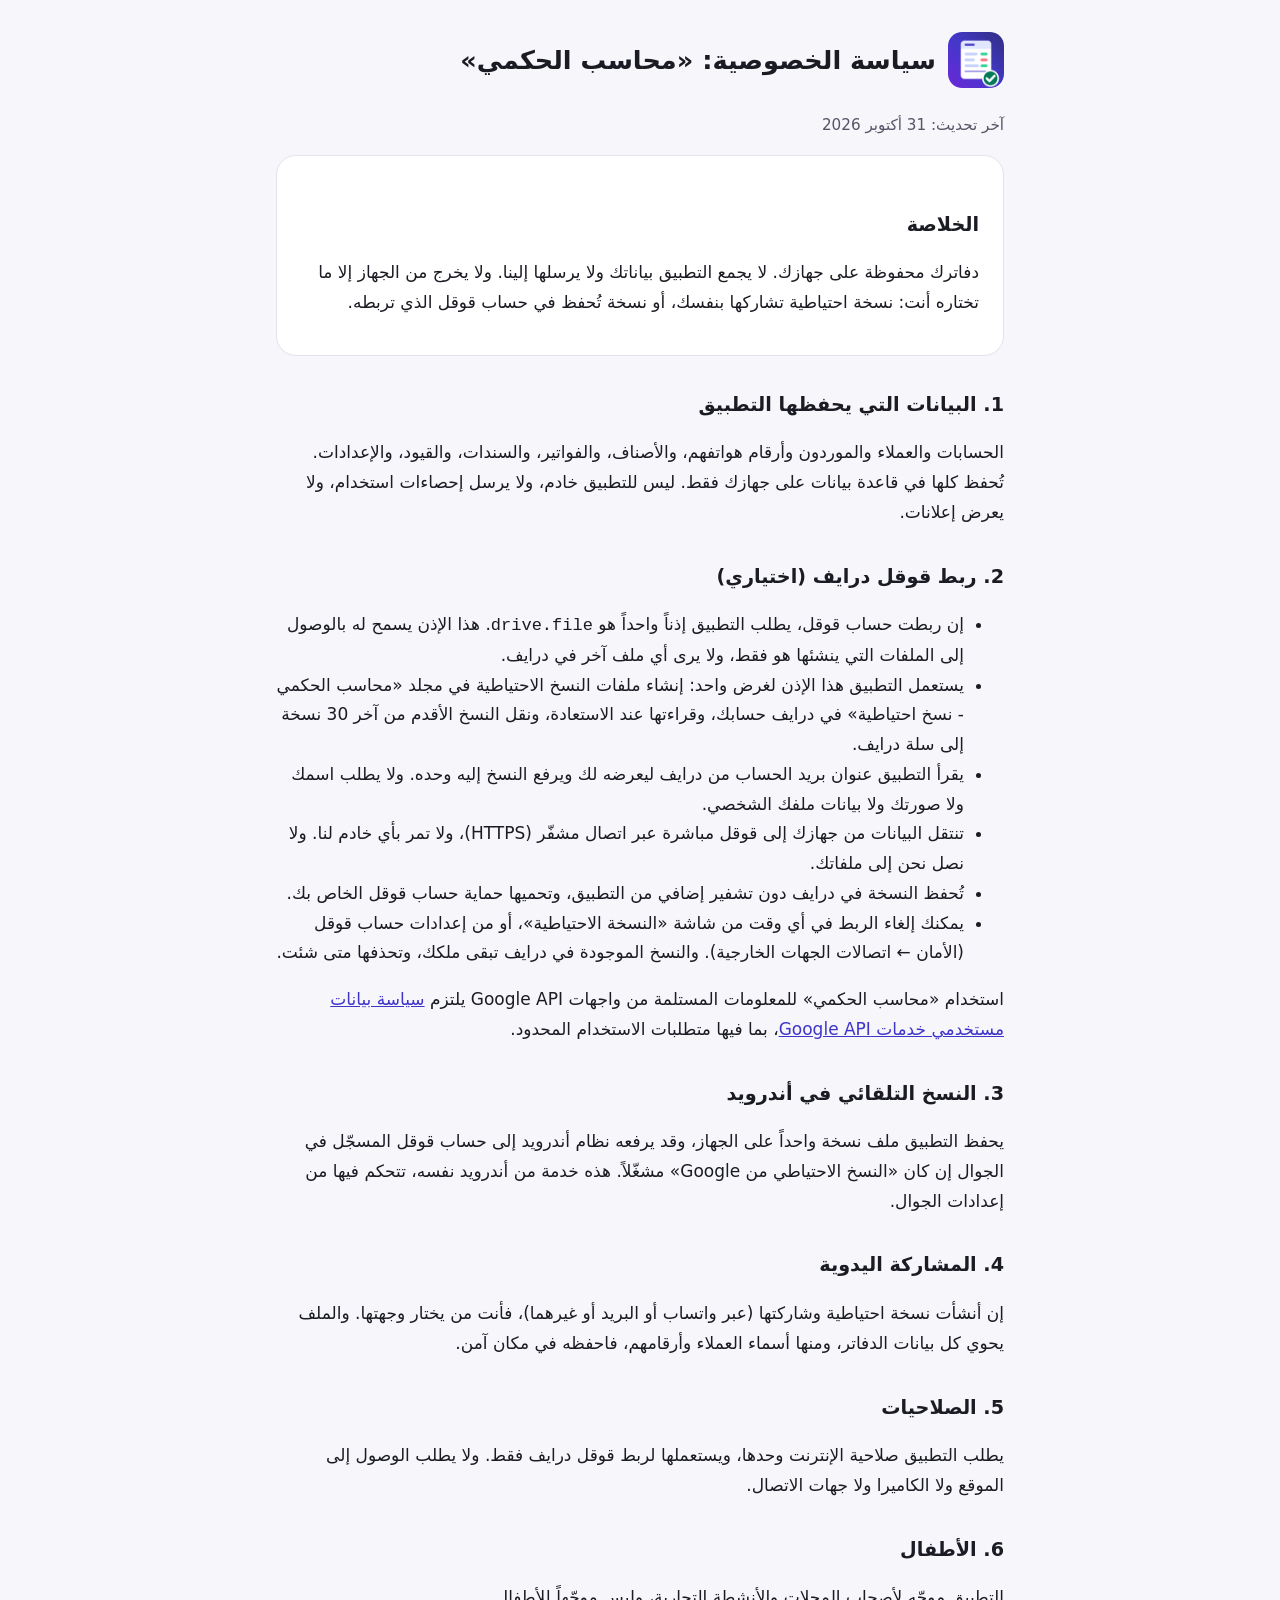
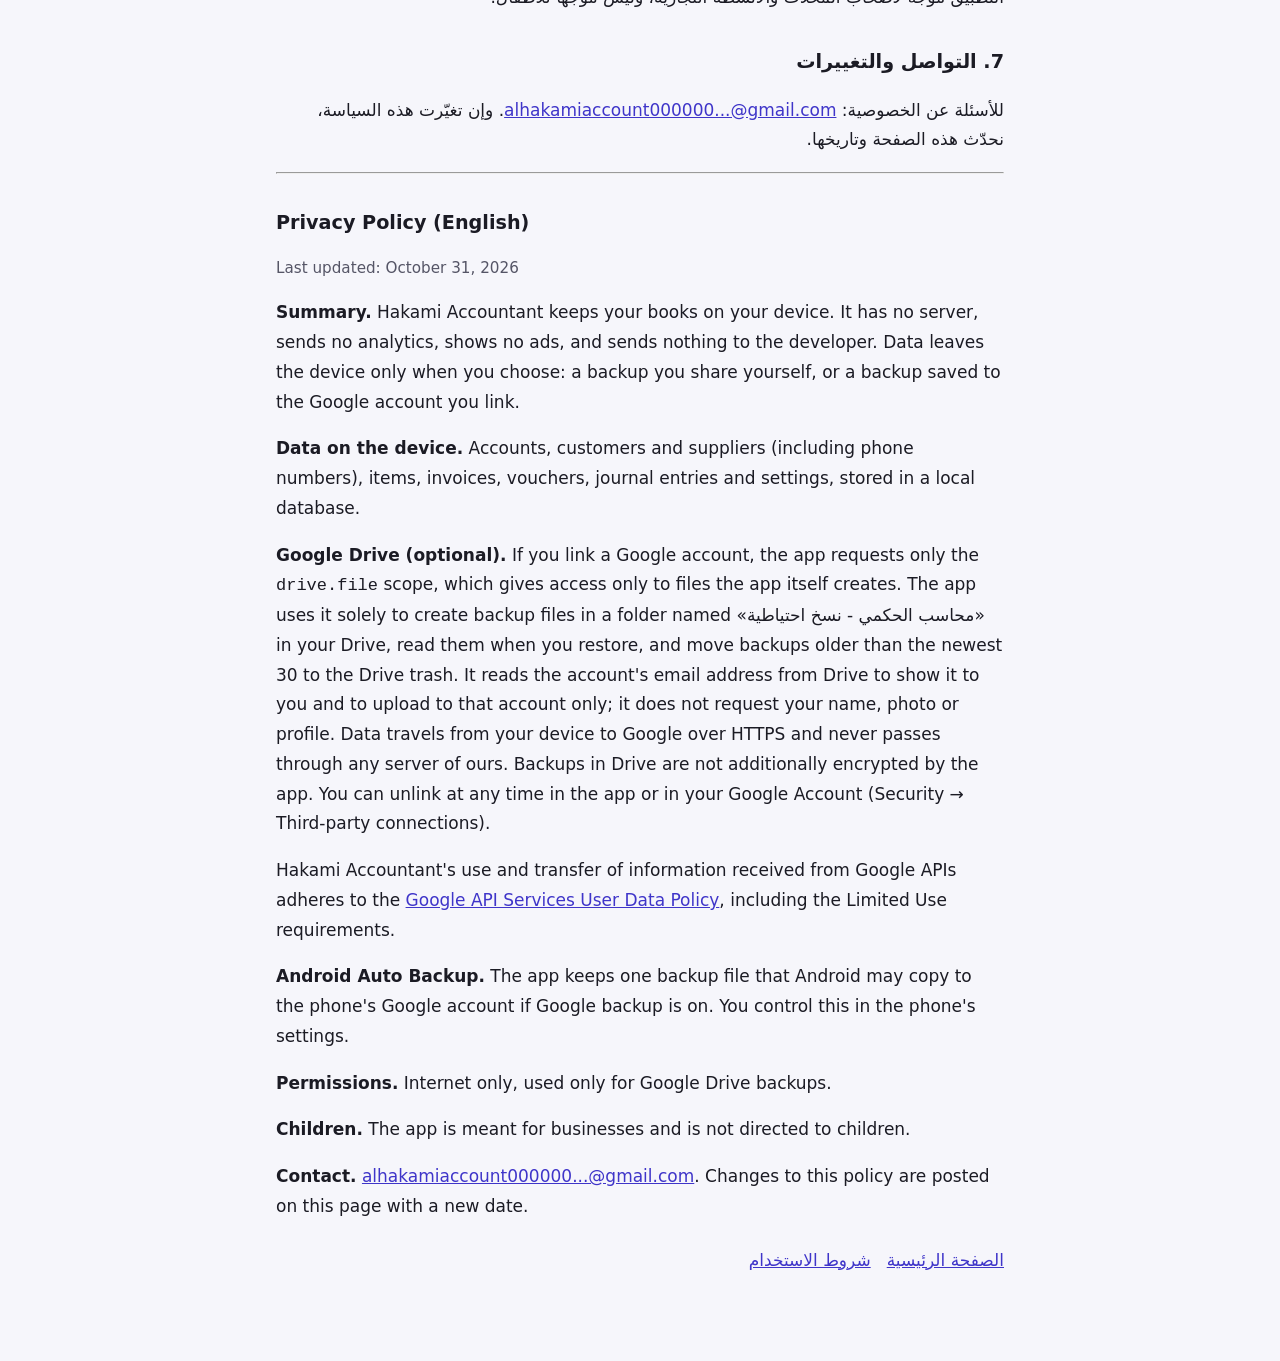
==== privacy.html @ 3a948751 "Hakami Accountant: homepage, privacy policy and terms Public pages Google requires for the app's OAu" ====
<!doctype html>
<html lang="ar" dir="rtl">
<head>
<meta charset="utf-8">
<meta name="viewport" content="width=device-width, initial-scale=1">
<title>سياسة الخصوصية - محاسب الحكمي</title>
<link rel="stylesheet" href="style.css">
</head>
<body>
<main>
<header><img src="logo-512.png" alt=""><h1>سياسة الخصوصية: «محاسب الحكمي»</h1></header>
<p class="muted">آخر تحديث: 31 أكتوبر 2026</p>

<section class="card">
<h2>الخلاصة</h2>
<p>دفاترك محفوظة على جهازك. لا يجمع التطبيق بياناتك ولا يرسلها إلينا. ولا يخرج من الجهاز إلا ما تختاره أنت: نسخة احتياطية تشاركها بنفسك، أو نسخة تُحفظ في حساب قوقل الذي تربطه.</p>
</section>

<h2>1. البيانات التي يحفظها التطبيق</h2>
<p>الحسابات والعملاء والموردون وأرقام هواتفهم، والأصناف، والفواتير، والسندات، والقيود، والإعدادات. تُحفظ كلها في قاعدة بيانات على جهازك فقط. ليس للتطبيق خادم، ولا يرسل إحصاءات استخدام، ولا يعرض إعلانات.</p>

<h2>2. ربط قوقل درايف (اختياري)</h2>
<ul>
<li>إن ربطت حساب قوقل، يطلب التطبيق إذناً واحداً هو <code>drive.file</code>. هذا الإذن يسمح له بالوصول إلى الملفات التي ينشئها هو فقط، ولا يرى أي ملف آخر في درايف.</li>
<li>يستعمل التطبيق هذا الإذن لغرض واحد: إنشاء ملفات النسخ الاحتياطية في مجلد «محاسب الحكمي - نسخ احتياطية» في درايف حسابك، وقراءتها عند الاستعادة، ونقل النسخ الأقدم من آخر 30 نسخة إلى سلة درايف.</li>
<li>يقرأ التطبيق عنوان بريد الحساب من درايف ليعرضه لك ويرفع النسخ إليه وحده. ولا يطلب اسمك ولا صورتك ولا بيانات ملفك الشخصي.</li>
<li>تنتقل البيانات من جهازك إلى قوقل مباشرة عبر اتصال مشفّر (HTTPS)، ولا تمر بأي خادم لنا. ولا نصل نحن إلى ملفاتك.</li>
<li>تُحفظ النسخة في درايف دون تشفير إضافي من التطبيق، وتحميها حماية حساب قوقل الخاص بك.</li>
<li>يمكنك إلغاء الربط في أي وقت من شاشة «النسخة الاحتياطية»، أو من إعدادات حساب قوقل (الأمان ← اتصالات الجهات الخارجية). والنسخ الموجودة في درايف تبقى ملكك، وتحذفها متى شئت.</li>
</ul>
<p>استخدام «محاسب الحكمي» للمعلومات المستلمة من واجهات Google API يلتزم <a href="https://developers.google.com/terms/api-services-user-data-policy">سياسة بيانات مستخدمي خدمات Google API</a>، بما فيها متطلبات الاستخدام المحدود.</p>

<h2>3. النسخ التلقائي في أندرويد</h2>
<p>يحفظ التطبيق ملف نسخة واحداً على الجهاز، وقد يرفعه نظام أندرويد إلى حساب قوقل المسجّل في الجوال إن كان «النسخ الاحتياطي من Google» مشغّلاً. هذه خدمة من أندرويد نفسه، تتحكم فيها من إعدادات الجوال.</p>

<h2>4. المشاركة اليدوية</h2>
<p>إن أنشأت نسخة احتياطية وشاركتها (عبر واتساب أو البريد أو غيرهما)، فأنت من يختار وجهتها. والملف يحوي كل بيانات الدفاتر، ومنها أسماء العملاء وأرقامهم، فاحفظه في مكان آمن.</p>

<h2>5. الصلاحيات</h2>
<p>يطلب التطبيق صلاحية الإنترنت وحدها، ويستعملها لربط قوقل درايف فقط. ولا يطلب الوصول إلى الموقع ولا الكاميرا ولا جهات الاتصال.</p>

<h2>6. الأطفال</h2>
<p>التطبيق موجّه لأصحاب المحلات والأنشطة التجارية، وليس موجّهاً للأطفال.</p>

<h2>7. التواصل والتغييرات</h2>
<p>للأسئلة عن الخصوصية: <a href="mailto:alhakamiaccount000000...@gmail.com">alhakamiaccount000000...@gmail.com</a>. وإن تغيّرت هذه السياسة، نحدّث هذه الصفحة وتاريخها.</p>

<hr>
<section lang="en">
<h2>Privacy Policy (English)</h2>
<p class="muted">Last updated: October 31, 2026</p>
<p><strong>Summary.</strong> Hakami Accountant keeps your books on your device. It has no server, sends no analytics, shows no ads, and sends nothing to the developer. Data leaves the device only when you choose: a backup you share yourself, or a backup saved to the Google account you link.</p>
<p><strong>Data on the device.</strong> Accounts, customers and suppliers (including phone numbers), items, invoices, vouchers, journal entries and settings, stored in a local database.</p>
<p><strong>Google Drive (optional).</strong> If you link a Google account, the app requests only the <code>drive.file</code> scope, which gives access only to files the app itself creates. The app uses it solely to create backup files in a folder named «محاسب الحكمي - نسخ احتياطية» in your Drive, read them when you restore, and move backups older than the newest 30 to the Drive trash. It reads the account's email address from Drive to show it to you and to upload to that account only; it does not request your name, photo or profile. Data travels from your device to Google over HTTPS and never passes through any server of ours. Backups in Drive are not additionally encrypted by the app. You can unlink at any time in the app or in your Google Account (Security → Third-party connections).</p>
<p>Hakami Accountant's use and transfer of information received from Google APIs adheres to the <a href="https://developers.google.com/terms/api-services-user-data-policy">Google API Services User Data Policy</a>, including the Limited Use requirements.</p>
<p><strong>Android Auto Backup.</strong> The app keeps one backup file that Android may copy to the phone's Google account if Google backup is on. You control this in the phone's settings.</p>
<p><strong>Permissions.</strong> Internet only, used only for Google Drive backups.</p>
<p><strong>Children.</strong> The app is meant for businesses and is not directed to children.</p>
<p><strong>Contact.</strong> <a href="mailto:alhakamiaccount000000...@gmail.com">alhakamiaccount000000...@gmail.com</a>. Changes to this policy are posted on this page with a new date.</p>
</section>
<nav><a href="index.html">الصفحة الرئيسية</a><a href="terms.html">شروط الاستخدام</a></nav>
</main>
</body>
</html>
---- style.css ----
:root{--bg:#f6f6fb;--fg:#1b1b24;--muted:#555566;--card:#ffffff;--brand:#3f35c9;--line:#e3e3ee}
@media (prefers-color-scheme:dark){:root{--bg:#0d0e14;--fg:#ececf3;--muted:#a7a7b8;--card:#171824;--brand:#a9a3ff;--line:#2a2b3a}}
*{box-sizing:border-box}
body{margin:0;background:var(--bg);color:var(--fg);font:17px/1.75 system-ui,-apple-system,"Segoe UI",Tahoma,sans-serif}
main{max-width:760px;margin:0 auto;padding:32px 16px 64px}
header{display:flex;align-items:center;gap:12px;margin-bottom:24px}
header img{width:56px;height:56px;border-radius:14px}
h1{font-size:1.6rem;margin:0}
h2{font-size:1.2rem;margin:32px 0 8px}
p,li{color:var(--fg)}
.muted{color:var(--muted);font-size:.95rem}
section.card{background:var(--card);border:1px solid var(--line);border-radius:20px;padding:20px 24px;margin:16px 0}
a{color:var(--brand)}
nav{display:flex;flex-wrap:wrap;gap:16px;margin:24px 0}
[lang=en]{direction:ltr;text-align:left}
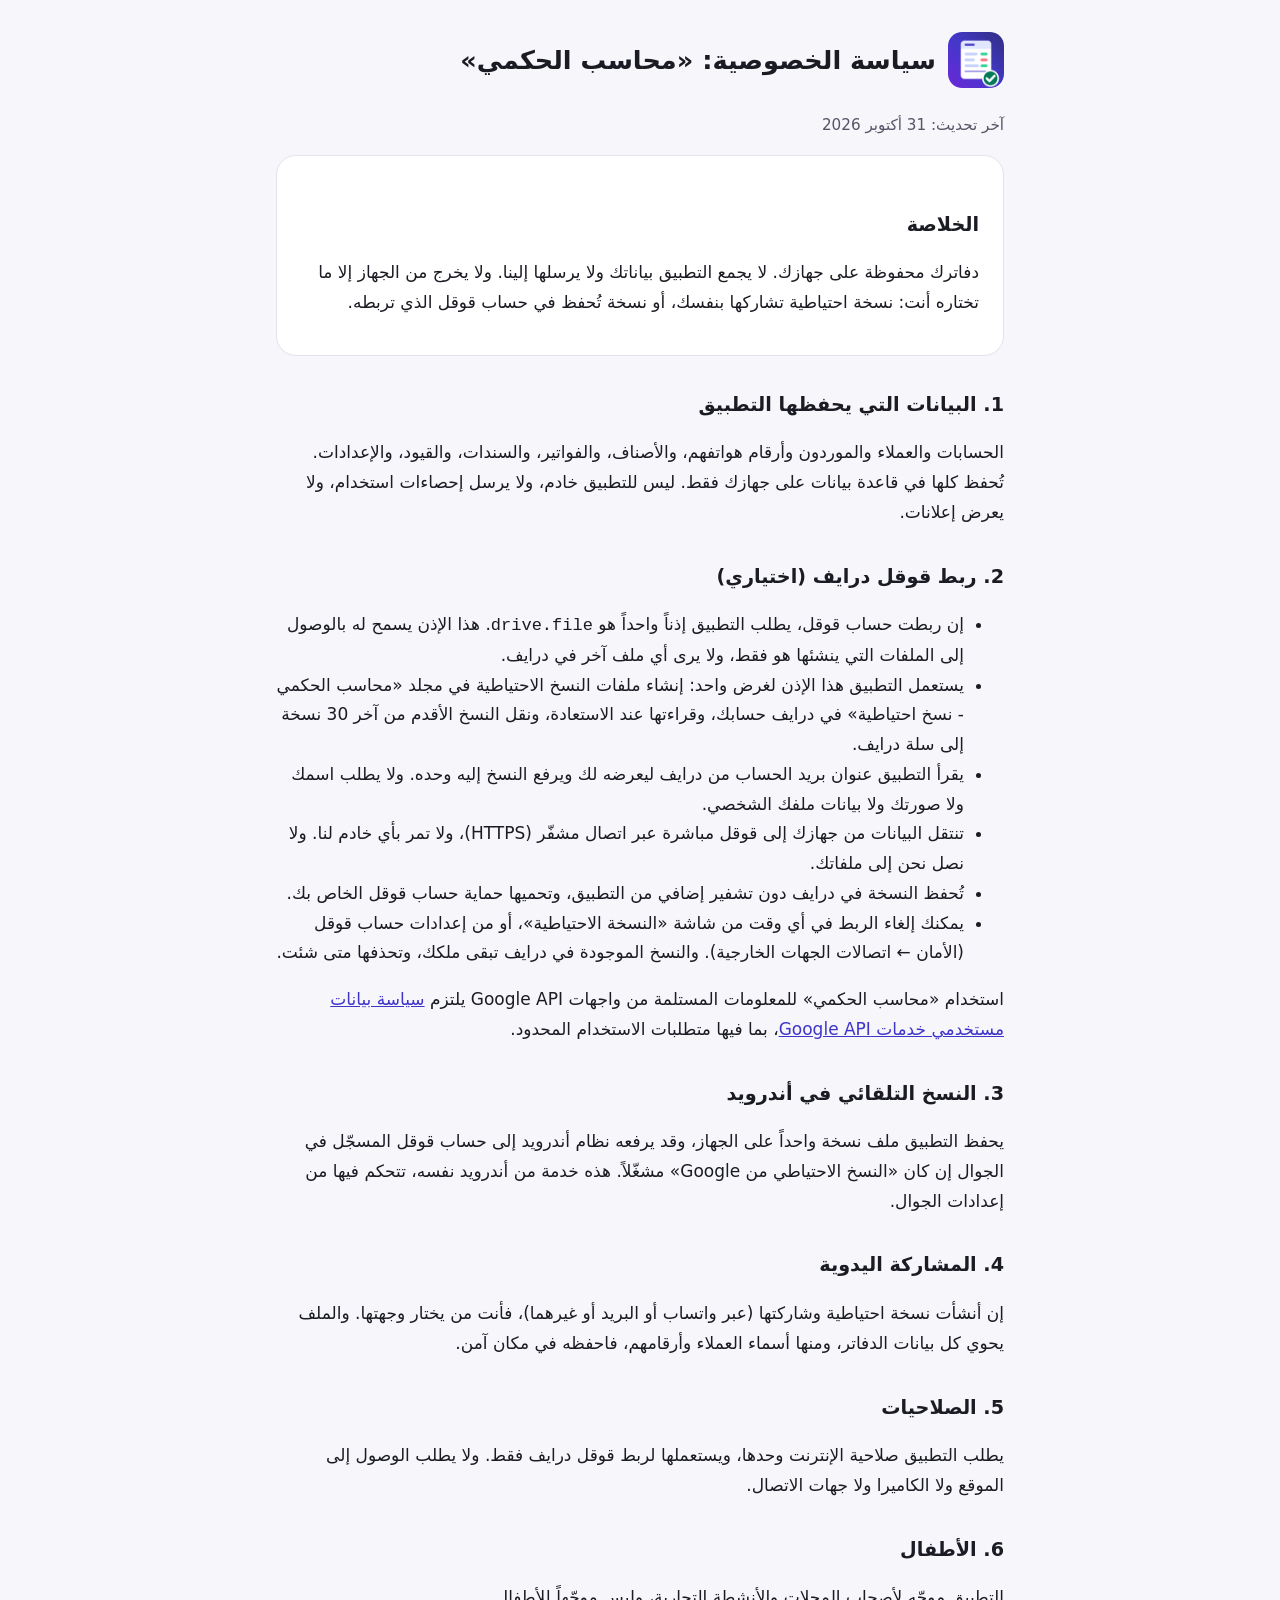
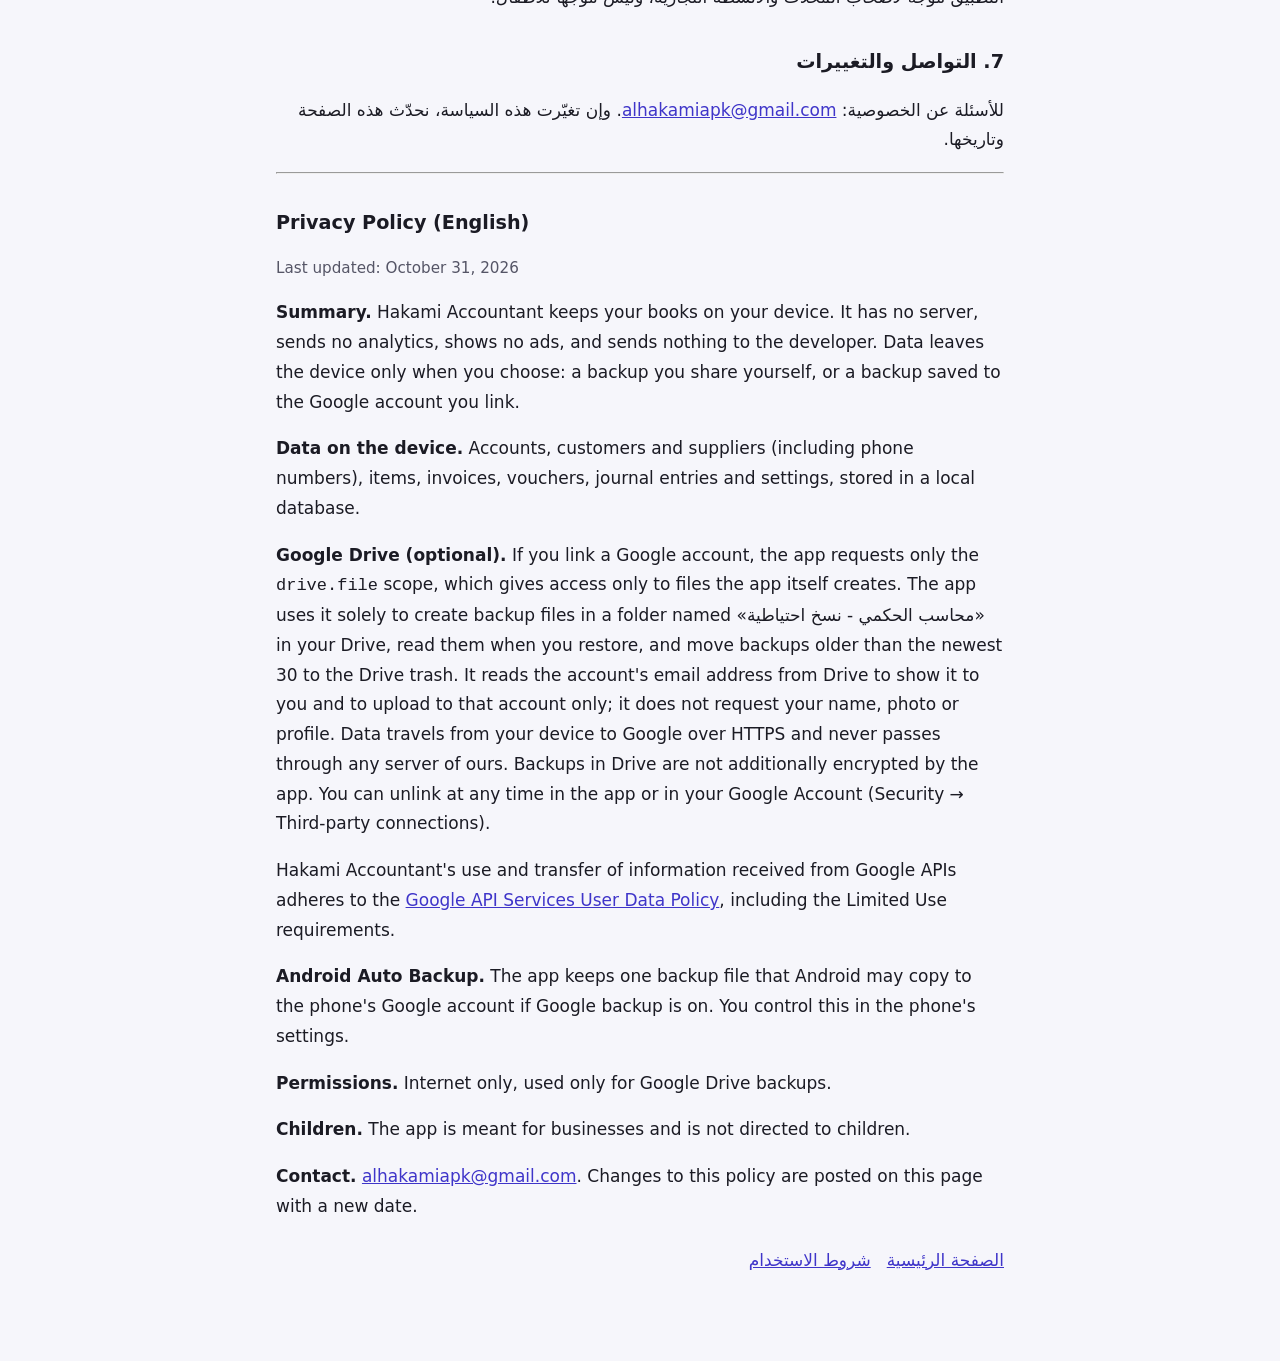
==== commit 224bc1a0: "Contact email: alhakamiapk@gmail.com Co-Authored-By: Claude Opus 5.5 <noreply@anthropic.com>" ====
--- a/privacy.html
+++ b/privacy.html
@@ -43,7 +43,7 @@
 <p>التطبيق موجّه لأصحاب المحلات والأنشطة التجارية، وليس موجّهاً للأطفال.</p>
 
 <h2>7. التواصل والتغييرات</h2>
-<p>للأسئلة عن الخصوصية: <a href="mailto:alhakamiaccount000000...@gmail.com">alhakamiaccount000000...@gmail.com</a>. وإن تغيّرت هذه السياسة، نحدّث هذه الصفحة وتاريخها.</p>
+<p>للأسئلة عن الخصوصية: <a href="mailto:alhakamiapk@gmail.com">alhakamiapk@gmail.com</a>. وإن تغيّرت هذه السياسة، نحدّث هذه الصفحة وتاريخها.</p>
 
 <hr>
 <section lang="en">
@@ -56,7 +56,7 @@
 <p><strong>Android Auto Backup.</strong> The app keeps one backup file that Android may copy to the phone's Google account if Google backup is on. You control this in the phone's settings.</p>
 <p><strong>Permissions.</strong> Internet only, used only for Google Drive backups.</p>
 <p><strong>Children.</strong> The app is meant for businesses and is not directed to children.</p>
-<p><strong>Contact.</strong> <a href="mailto:alhakamiaccount000000...@gmail.com">alhakamiaccount000000...@gmail.com</a>. Changes to this policy are posted on this page with a new date.</p>
+<p><strong>Contact.</strong> <a href="mailto:alhakamiapk@gmail.com">alhakamiapk@gmail.com</a>. Changes to this policy are posted on this page with a new date.</p>
 </section>
 <nav><a href="index.html">الصفحة الرئيسية</a><a href="terms.html">شروط الاستخدام</a></nav>
 </main>
